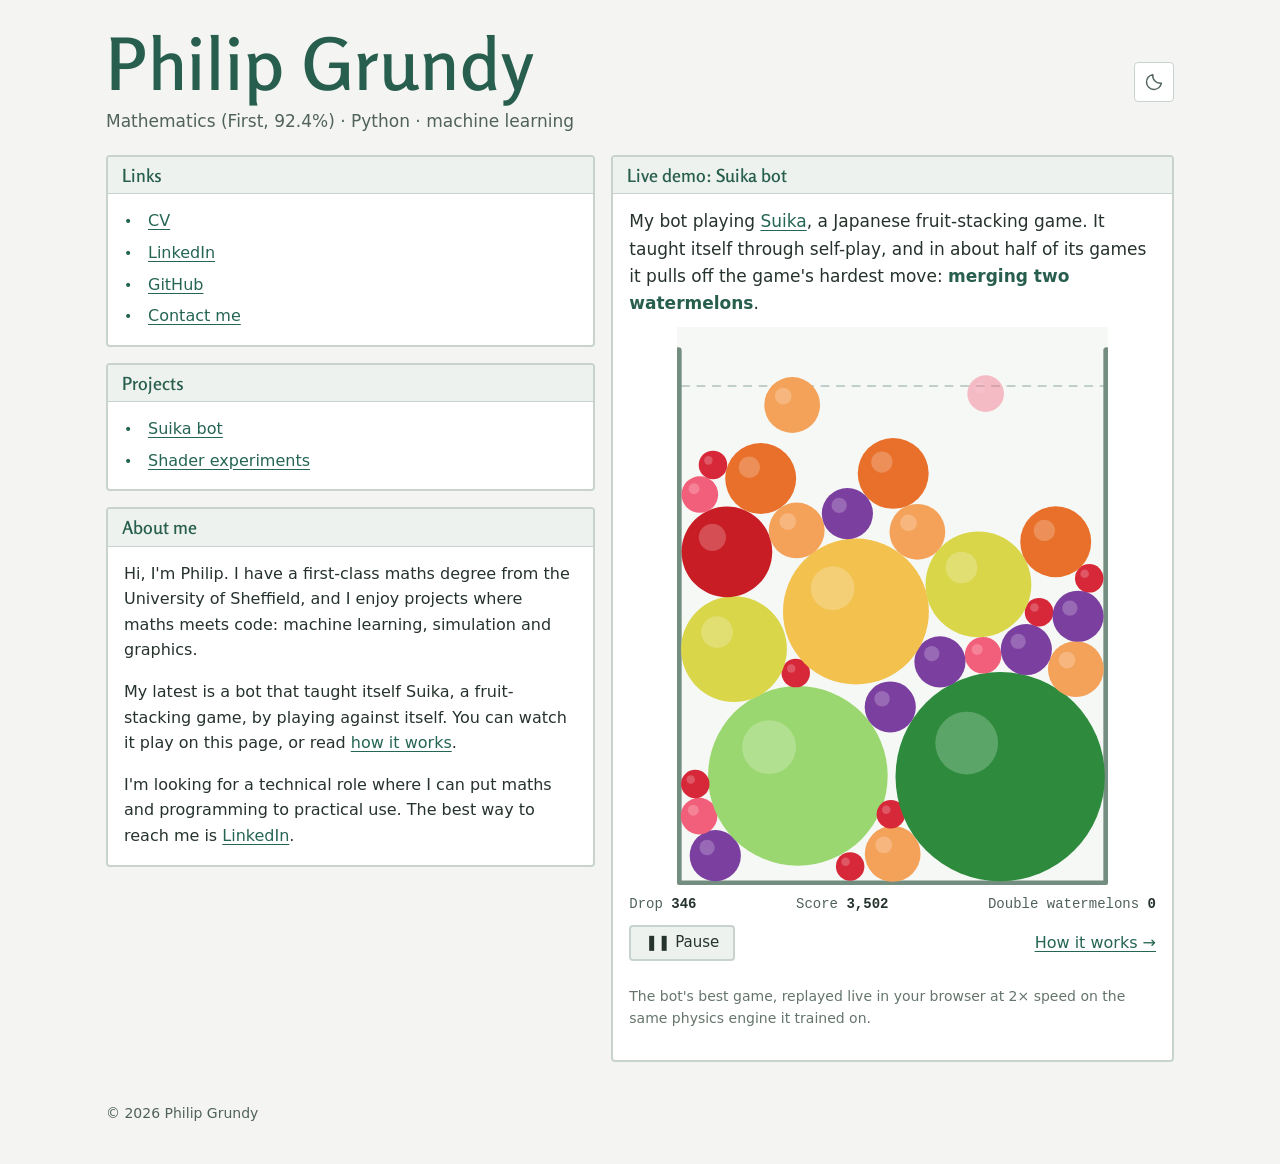
==== index.html @ d89ec6c3 "Philip Grundy's portfolio site Home page with a live replay of the Suika bot, the Suika write-up wit" ====
<!doctype html>
<html lang="en">
<head>
<meta charset="utf-8">
<meta name="viewport" content="width=device-width, initial-scale=1">
<title>Philip Grundy</title>
<meta name="description" content="Philip Grundy's portfolio: data science and machine learning projects, including a self-play bot for Suika, the watermelon game, plus CV and contact links.">
<meta property="og:title" content="Philip Grundy">
<meta property="og:description" content="Data science and machine learning projects, including a self-play bot for Suika, the watermelon game.">
<meta property="og:type" content="website">
<meta name="theme-color" content="#f4f5f3" media="(prefers-color-scheme: light)">
<meta name="theme-color" content="#070b18" media="(prefers-color-scheme: dark)">
<link rel="icon" href="/assets/img/favicon.svg?v=2" type="image/svg+xml">
<script>try{var t=localStorage.getItem("theme");if(t==="dark"||t==="light")document.documentElement.dataset.theme=t}catch(e){}</script>
<link rel="stylesheet" href="/assets/css/site.css?v=8">
</head>
<body>
<a class="skip-link" href="#main">Skip to content</a>

<header class="site-header">
  <div class="wrap">
    <div>
      <h1 class="site-title"><a href="/">Philip Grundy</a></h1>
      <p class="tagline">Mathematics (First, 92.4%) · Python · machine learning</p>
    </div>
    <button class="theme-toggle" type="button" aria-label="Toggle colour theme" hidden><svg class="theme-icon-sun" viewBox="0 0 24 24" aria-hidden="true"><circle cx="12" cy="12" r="4"/><path d="M12 2v2m0 16v2M2 12h2m16 0h2M4.93 4.93l1.42 1.42m11.3 11.3 1.42 1.42M4.93 19.07l1.42-1.42m11.3-11.3 1.42-1.42"/></svg><svg class="theme-icon-moon" viewBox="0 0 24 24" aria-hidden="true"><path d="M20.9 13.4A9 9 0 0 1 10.6 3.1a9 9 0 1 0 10.3 10.3Z"/></svg></button>
  </div>
</header>

<main id="main">
  <div class="wrap home-grid">
   <div class="stack area-left">

    <section class="box" aria-labelledby="links-title">
      <h2 class="box-title" id="links-title">Links</h2>
      <div class="box-body">
        <ul class="link-list">
          <li style="--c:#f2c14e"><a href="/cv/PhilipGrundy_CV.pdf?v=2" target="_blank" rel="noopener">CV</a></li>
          <li style="--c:#2e8b3d"><a href="https://www.linkedin.com/in/philip-grundy-b4a55b2a1">LinkedIn</a></li>
          <li style="--c:#7b3fa0"><a href="https://github.com/philipgrundy">GitHub</a></li>
          <li style="--c:#f4a259"><details class="contact-details"><summary>Contact me</summary><p>The best way to reach me is via <a href="https://www.linkedin.com/in/philip-grundy-b4a55b2a1">LinkedIn</a>.</p></details></li>
        </ul>
      </div>
    </section>

    <section class="box" aria-labelledby="projects-title">
      <h2 class="box-title" id="projects-title">Projects</h2>
      <div class="box-body">
        <ul class="link-list">
          <li><a href="/projects/suika/">Suika bot</a></li>
          <li><a href="/projects/shaders/">Shader experiments</a></li>
        </ul>
      </div>
    </section>

    <section class="box" aria-labelledby="about-title">
      <h2 class="box-title" id="about-title">About me</h2>
      <div class="box-body">
        <p>Hi, I'm Philip. I have a first-class maths degree from the University of Sheffield, and I enjoy projects where maths meets code: machine learning, simulation and graphics.</p>
        <p>My latest is a bot that taught itself Suika, a fruit-stacking game, by playing against itself. You can watch it play on this page, or read <a href="/projects/suika/">how it works</a>.</p>
        <p>I'm looking for a technical role where I can put maths and programming to practical use. The best way to reach me is <a href="https://www.linkedin.com/in/philip-grundy-b4a55b2a1">LinkedIn</a>.</p>
      </div>
    </section>

   </div>

    <section class="box area-suika" aria-labelledby="suika-title">
      <h2 class="box-title" id="suika-title">Live demo: Suika bot</h2>
      <div class="box-body">
        <div class="suika-player" data-suika data-wasm="/assets/suika/engine.wasm" data-game="/assets/suika/best-game.json" data-start="345" data-speed="2">
          <p class="headline">My bot playing <a href="https://playsuikagame.com/">Suika</a>, a Japanese fruit-stacking game. It taught itself through self-play, and in about half of its games it pulls off the game's hardest move: <strong>merging two watermelons</strong>.</p>
          <div class="suika-stage">
            <canvas width="556" height="720" role="img" aria-label="The Suika bot playing its best game: fruit drop into a box and merge into bigger fruit."></canvas>
            <div class="suika-flash" aria-hidden="true">Double watermelon!</div>
          </div>
          <div class="suika-hud">
            <span>Drop <strong data-drop>0</strong></span>
            <span>Score <strong data-score>0</strong></span>
            <span>Double watermelons <strong data-clears>0</strong></span>
          </div>
          <div class="suika-controls">
            <button class="btn" type="button" data-toggle>❚❚ Pause</button>
            <a href="/projects/suika/">How it works →</a>
          </div>
          <p class="muted" data-status></p>
          <p class="muted">The bot's best game, replayed live in your browser at 2× speed on the same physics engine it trained on.</p>
        </div>
      </div>
    </section>

  </div>
</main>

<footer class="site-footer">
  <div class="wrap">
    <p>© <span data-year>2026</span> Philip Grundy</p>
  </div>
</footer>

<script src="/assets/js/site.js?v=3" defer></script>
<script src="/assets/js/suika-mini.js?v=2" defer></script>
</body>
</html>
---- assets/css/site.css ----
/* Philip Grundy: one layout, with light and dark colour palettes. */
@font-face {
  font-family: "Rosario";
  src: url("/assets/fonts/Rosario.woff2") format("woff2");
  font-style: normal;
  font-weight: 300 700;
  font-display: swap;
}
:root {
  color-scheme: light;
  --font-sans: system-ui, -apple-system, "Segoe UI", Roboto, "Helvetica Neue", Arial, sans-serif;
  --font-mono: ui-monospace, "Cascadia Mono", "SFMono-Regular", Menlo, Consolas, monospace;
  --font-display: "Rosario", var(--font-sans);
  --font-heading: "Rosario", var(--font-sans);
  --display-weight: 600;
  --border-w: 2px;
  --radius: 4px;
  --shadow: none;
  --title-shadow: none;
  --bullet: "•";
  --bullet-color: var(--link);
  --page-bg: #f4f5f3;
  --page-background: var(--page-bg);
  --card: #ffffff;
  --card-border: #c9d3ce;
  --strip: #edf2ee;
  --strip-ink: #285e4e;
  --ink: #26332c;
  --ink-2: #506259;
  --ink-3: #65756c;
  --link: #256554;
  --link-hover: #174a3d;
  --focus: #256554;
  --title: #285e4e;
  --ok: #256554;
  --wait: #87640c;
  --chip-bg: #edf2ee;
  --chip-border: #c9d3ce;
  --rule: #dce3de;
  --board-bg: #f6f8f5;
  --board-wall: #738e80;
  --board-line: rgba(40, 94, 78, .35);
  --series: #256554;
  --grid: #dce3de;
  --axis: #a4b6aa;
}
@media (prefers-color-scheme: dark) {
  :root:not([data-theme="light"]) {
    color-scheme: dark;
    --page-bg: #070b18;
    --page-background:
      radial-gradient(1px 1px at 23px 41px, #ffffff, transparent) 0 0 / 260px 260px,
      radial-gradient(1px 1px at 141px 97px, #cfd8ff, transparent) 0 0 / 260px 260px,
      radial-gradient(1.5px 1.5px at 201px 187px, #ffffff, transparent) 0 0 / 260px 260px,
      radial-gradient(1px 1px at 87px 213px, #9fb4ff, transparent) 0 0 / 260px 260px,
      radial-gradient(1px 1px at 61px 129px, #ffffff, transparent) 0 0 / 410px 410px,
      radial-gradient(1.5px 1.5px at 307px 61px, #e8ecff, transparent) 0 0 / 410px 410px,
      radial-gradient(1px 1px at 353px 331px, #ffffff, transparent) 0 0 / 410px 410px,
      #070b18;
    --card: #0e1530;
    --card-border: #2c3c70;
    --border-w: 2px;
    --radius: 4px;
    --shadow: 0 0 0 1px rgba(111, 240, 220, .05), 0 0 24px rgba(60, 90, 200, .14);
    --strip: #121c40;
    --strip-ink: #6ff0dc;
    --strip-rule: 1px solid #2c3c70;
    --ink: #d7dff7;
    --ink-2: #aab6dc;
    --ink-3: #8f9bc6;
    --link: #8fb8ff;
    --link-hover: #c4d8ff;
    --focus: #6ff0dc;
    --title: #6ff0dc;
    --title-shadow: 0 0 14px rgba(111, 240, 220, .45);
    --bullet-color: #6ff0dc;
    --ok: #7ee787;
    --wait: #f2c14e;
    --chip-bg: #121c40;
    --chip-border: #2c3c70;
    --rule: #1f2a52;
    --board-bg: #0a1026;
    --board-wall: #3a4f8a;
    --board-line: rgba(242, 95, 122, .55);
    --series: #22a896;
    --grid: #1c274f;
    --axis: #33437a;
  }
}
:root[data-theme="dark"] {
  color-scheme: dark;
  --page-bg: #070b18;
    --page-background:
    radial-gradient(1px 1px at 23px 41px, #ffffff, transparent) 0 0 / 260px 260px,
    radial-gradient(1px 1px at 141px 97px, #cfd8ff, transparent) 0 0 / 260px 260px,
    radial-gradient(1.5px 1.5px at 201px 187px, #ffffff, transparent) 0 0 / 260px 260px,
    radial-gradient(1px 1px at 87px 213px, #9fb4ff, transparent) 0 0 / 260px 260px,
    radial-gradient(1px 1px at 61px 129px, #ffffff, transparent) 0 0 / 410px 410px,
    radial-gradient(1.5px 1.5px at 307px 61px, #e8ecff, transparent) 0 0 / 410px 410px,
    radial-gradient(1px 1px at 353px 331px, #ffffff, transparent) 0 0 / 410px 410px,
    #070b18;
  --card: #0e1530;
  --card-border: #2c3c70;
  --border-w: 2px;
  --radius: 4px;
  --shadow: 0 0 0 1px rgba(111, 240, 220, .05), 0 0 24px rgba(60, 90, 200, .14);
  --strip: #121c40;
  --strip-ink: #6ff0dc;
  --strip-rule: 1px solid #2c3c70;
  --ink: #d7dff7;
  --ink-2: #aab6dc;
  --ink-3: #8f9bc6;
  --link: #8fb8ff;
  --link-hover: #c4d8ff;
  --focus: #6ff0dc;
  --title: #6ff0dc;
  --title-shadow: 0 0 14px rgba(111, 240, 220, .45);
  --bullet-color: #6ff0dc;
  --ok: #7ee787;
  --wait: #f2c14e;
  --chip-bg: #121c40;
  --chip-border: #2c3c70;
  --rule: #1f2a52;
  --board-bg: #0a1026;
  --board-wall: #3a4f8a;
  --board-line: rgba(242, 95, 122, .55);
  --series: #22a896;
  --grid: #1c274f;
  --axis: #33437a;
}

/* ---------- base ---------- */
*, *::before, *::after { box-sizing: border-box; }
html { -webkit-text-size-adjust: 100%; }
body {
  margin: 0;
  background: var(--page-background);
  color: var(--ink);
  font: 16px/1.6 var(--font-sans);
  overflow-wrap: break-word;
}
img, svg, canvas { display: block; max-width: 100%; }
a { color: var(--link); text-underline-offset: 3px; text-decoration-thickness: 1px; }
a:hover { color: var(--link-hover); text-decoration-thickness: 2px; }
:focus-visible { outline: 3px solid var(--focus); outline-offset: 2px; border-radius: 4px; }
code { font-family: var(--font-mono); font-size: .9em; }
.sr-only {
  position: absolute; width: 1px; height: 1px; padding: 0; margin: -1px;
  overflow: hidden; clip: rect(0 0 0 0); white-space: nowrap; border: 0;
}
.skip-link { position: absolute; left: 16px; top: -48px; z-index: 10; background: var(--card); padding: 8px 12px; border: var(--border-w) solid var(--card-border); border-radius: 8px; }
.skip-link:focus { top: 12px; }

.wrap { max-width: 1100px; margin: 0 auto; padding: 0 16px; }

/* ---------- header ---------- */
.site-header { padding: 28px 0 20px; }
.site-header .wrap { display: flex; align-items: center; justify-content: space-between; gap: 16px; }
.site-title {
  margin: 0;
  font-family: var(--font-display);
  font-weight: var(--display-weight);
  font-size: clamp(40px, 8vw, 72px);
  line-height: 1;
  letter-spacing: .01em;
  color: var(--title);
  text-shadow: var(--title-shadow);
}
.site-title a { color: inherit; text-decoration: none; }
.tagline { margin: 8px 0 0; color: var(--ink-2); font-size: 17px; }
.site-title--small { font-size: clamp(28px, 5vw, 40px); }
.theme-toggle {
  display: inline-grid; place-items: center; flex: none;
  width: 40px; height: 40px; padding: 0;
  border: 1px solid var(--card-border); border-radius: var(--radius);
  background: var(--card); color: var(--ink-2); cursor: pointer;
}
.theme-toggle[hidden] { display: none; }
.theme-toggle:hover { color: var(--link); background: var(--strip); }
.theme-toggle svg { width: 20px; height: 20px; fill: none; stroke: currentColor; stroke-width: 1.7; stroke-linecap: round; stroke-linejoin: round; }
.theme-toggle .theme-icon-sun { display: none; }
.theme-toggle[data-target-theme="light"] .theme-icon-sun { display: block; }
.theme-toggle[data-target-theme="light"] .theme-icon-moon { display: none; }

/* ---------- boxes (the "windows" everything lives in) ---------- */
.box {
  background: var(--card);
  border: var(--border-w) solid var(--card-border);
  border-radius: var(--radius);
  box-shadow: var(--shadow);
  overflow: hidden;
  min-width: 0;
}
.box-title {
  margin: 0;
  padding: 6px 14px;
  background: var(--strip);
  color: var(--strip-ink);
  border-bottom: 1px solid var(--card-border);
  font-family: var(--font-display);
  font-weight: var(--display-weight);
  font-size: 18px;
  line-height: 1.35;
}
.box-body { padding: 14px 16px 16px; }
.box--narrow { max-width: 860px; }
.box--narrow > .box-body { padding: 20px 24px 28px; }
@media (max-width: 480px) { .box--narrow > .box-body { padding: 14px 16px 20px; } }
.box-body > :first-child { margin-top: 0; }
.box-body > :last-child { margin-bottom: 0; }
.muted { color: var(--ink-3); font-size: 14px; }
.muted:empty { display: none; }

/* ---------- home grid ---------- */
.home-grid {
  display: grid;
  gap: 16px;
  align-items: start;
  grid-template-columns: minmax(0, 1fr);
  grid-template-areas: "left" "suika";
}
.area-left { grid-area: left; }
.area-suika { grid-area: suika; }
@media (min-width: 760px) {
  .home-grid {
    grid-template-columns: minmax(0, 1fr) minmax(0, 1.15fr);
    grid-template-areas: "left suika";
  }
}
.stack { display: grid; gap: 16px; align-content: start; min-width: 0; }

/* links list with bullet points */
.link-list { list-style: none; margin: 0; padding: 0; display: grid; gap: 6px; }
.link-list li { display: flex; gap: 10px; align-items: baseline; }
.link-list li::before { content: var(--bullet); color: var(--bullet-color, var(--c)); font-size: 14px; width: 1em; flex: none; }
.link-list .note { color: var(--ink-3); font-size: 14px; }
.contact-details { min-width: 0; }
.contact-details summary { list-style: none; text-decoration: underline; text-underline-offset: 3px; }
.contact-details summary::-webkit-details-marker { display: none; }
.contact-details p { margin: 8px 0 0; color: var(--ink-2); font-size: 14px; line-height: 1.5; }

/* ---------- Suika player ---------- */
.suika-player { display: grid; gap: 10px; }
/* Cap the board's height so the score and buttons stay on screen; width follows the aspect ratio. */
.suika-stage { position: relative; width: 100%; max-width: calc(min(560px, 62vh) * 556 / 720); margin: 0 auto; }
.suika-stage canvas { width: 100%; height: auto; aspect-ratio: 556 / 720; border-radius: calc(var(--radius) / 2); background: var(--board-bg); }
.suika-flash {
  position: absolute; left: 50%; top: 14%; transform: translateX(-50%);
  padding: 4px 12px; border-radius: 999px;
  background: var(--strip); color: var(--strip-ink);
  font: var(--display-weight) 15px/1.4 var(--font-display);
  white-space: nowrap; pointer-events: none;
  opacity: 0; transition: opacity .25s;
}
.suika-flash.show { opacity: 1; }
.suika-hud { display: flex; flex-wrap: wrap; justify-content: space-between; gap: 4px 12px; font: 14px/1.4 var(--font-mono); color: var(--ink-2); }
.suika-hud strong { color: var(--ink); font-weight: 600; }
.suika-controls { display: flex; flex-wrap: wrap; gap: 8px; align-items: center; justify-content: space-between; }
.btn {
  display: inline-flex; align-items: center; gap: 6px;
  min-height: 36px; padding: 4px 14px;
  background: var(--chip-bg); color: var(--ink);
  border: 2px solid var(--card-border); border-radius: var(--radius);
  font: 500 15px/1 var(--font-sans); cursor: pointer; text-decoration: none;
}
.btn:hover { border-color: var(--link); color: var(--link-hover); text-decoration: none; }
.headline { font-size: 17px; margin: 0; }
.headline strong { color: var(--title); }

/* ---------- page sections ---------- */
main { padding-bottom: 32px; }
.page-intro { margin: 0 0 16px; color: var(--ink-2); max-width: 64ch; }
.section-gap { display: grid; gap: 16px; }

/* project cards */
.project-grid { display: grid; gap: 16px; align-items: start; grid-template-columns: repeat(auto-fill, minmax(min(100%, 320px), 1fr)); }
.project-card .box-body { display: grid; gap: 12px; }
.project-card .thumb { background: var(--board-bg); border-radius: calc(var(--radius) / 2); padding: 12px; }
.project-card .thumb svg { margin: 0 auto; max-height: 220px; width: auto; }
.tags { display: flex; flex-wrap: wrap; gap: 6px; list-style: none; margin: 0; padding: 0; }
.tags li { padding: 2px 10px; border-radius: 999px; background: var(--chip-bg); border: 1px solid var(--chip-border); font-size: 13px; color: var(--ink-2); }
.card-links { display: flex; flex-wrap: wrap; gap: 8px 16px; align-items: baseline; }

/* live shader gallery */
.breadcrumb { color: var(--ink-3); font-size: 14px; margin: 0 0 12px; }
.shader-grid { display: grid; gap: 20px; grid-template-columns: repeat(2, minmax(0, 1fr)); align-items: start; }
.shader-card .box-body { display: grid; gap: 14px; }
.shader-card .box-body > * { margin: 0; }
.shader-card canvas { width: 100%; height: auto; aspect-ratio: 1; background: #090911; border-radius: calc(var(--radius) / 2); touch-action: pan-y; }
.shader-card .shader-cells { touch-action: none; }
.shader-controls { display: flex; flex-wrap: wrap; align-items: center; gap: 8px; }
.shader-controls a { margin-left: auto; font-size: 14px; }
.shader-controls button:disabled { opacity: .5; cursor: wait; }
.shader-status:not(:empty) { margin: -4px 0 0; }
.shader-card details { border-top: 1px solid var(--rule); padding-top: 10px; min-width: 0; }
.shader-source h3 { font: 600 15px/1.4 var(--font-sans); margin: 16px 0 8px; }
.shader-source pre { max-height: 360px; overflow: auto; padding: 12px; margin: 0; border: 1px solid var(--chip-border); border-radius: 4px; background: var(--chip-bg); }
.shader-source code { font-size: 12px; line-height: 1.55; overflow-wrap: normal; }
@media (max-width: 700px) { .shader-grid { grid-template-columns: minmax(0, 1fr); } }

/* long-form writing (project write-ups, CV) */
.prose { max-width: 70ch; }
.prose h2 { font: 600 24px/1.3 var(--font-heading); color: var(--title); margin: 36px 0 8px; }
.prose h3 { font: 600 18px/1.35 var(--font-heading); margin: 24px 0 6px; }
.prose p, .prose ul, .prose ol { margin: 0 0 14px; }
.prose li { margin: 4px 0; }
.lede { font-size: 19px; color: var(--ink-2); }
.article-title { font-family: var(--font-display); font-weight: var(--display-weight); color: var(--title); text-shadow: var(--title-shadow); font-size: clamp(28px, 5vw, 44px); line-height: 1.15; margin: 0 0 12px; }

.facts { display: grid; gap: 12px; grid-template-columns: repeat(auto-fit, minmax(min(100%, 160px), 1fr)); margin: 20px 0; }
.fact { background: var(--chip-bg); border: 1px solid var(--chip-border); border-radius: calc(var(--radius) / 2); padding: 12px 14px; }
.fact .num { display: block; font: 600 30px/1.1 var(--font-sans); color: var(--ink); }
.fact .lbl { display: block; font-size: 14px; color: var(--ink-2); margin-top: 4px; }

.callout { border-left: 4px solid var(--card-border); padding: 4px 0 4px 14px; margin: 0 0 14px; color: var(--ink-2); }

table { border-collapse: collapse; width: 100%; font-size: 15px; }
th, td { text-align: left; padding: 8px 10px; border-bottom: 1px solid var(--rule); vertical-align: top; }
th { color: var(--ink-2); font-weight: 600; font-size: 14px; }
td.num, th.num { text-align: right; font-variant-numeric: tabular-nums; white-space: nowrap; }
.table-scroll { overflow-x: auto; }
details summary { cursor: pointer; color: var(--link); }

figure { margin: 20px 0; }
figcaption { color: var(--ink-3); font-size: 14px; margin-top: 8px; }

/* chart */
.chart-figure { max-width: 760px; }
.chart-title { font-weight: 600; margin: 0; }
.chart-sub { color: var(--ink-2); font-size: 14px; margin: 2px 0 8px; }
.chart { position: relative; }
.chart svg { width: 100%; height: auto; overflow: visible; }
.chart .grid line { stroke: var(--grid); stroke-width: 1; }
.chart .axis-line { stroke: var(--axis); stroke-width: 1; }
.chart text { fill: var(--ink-3); font: 12px var(--font-sans); }
.chart .annot { fill: var(--ink-2); }
.chart .band { fill: var(--series); fill-opacity: .12; }
.chart .line { fill: none; stroke: var(--series); stroke-width: 2; stroke-linejoin: round; stroke-linecap: round; }
.chart .dot { fill: var(--series); stroke: var(--card); stroke-width: 2; }
.chart .marker { stroke: var(--ink-3); stroke-width: 1; }
.chart .cross { stroke: var(--axis); stroke-width: 1; }
.chart .end-label { fill: var(--ink); font-weight: 600; }
.chart-tip {
  position: absolute; top: 4px; pointer-events: none; display: none;
  background: var(--card); color: var(--ink);
  border: 1px solid var(--chip-border); border-radius: 8px;
  padding: 6px 10px; font-size: 13px; line-height: 1.45; white-space: nowrap;
  box-shadow: 0 2px 8px rgba(0, 0, 0, .12);
}
.chart-tip strong { font-size: 15px; }

/* project write-up bits */
.card-links { margin: 0 0 8px; }
.watch-player { max-width: 440px; margin: 0 0 8px; }
.prose ol { padding-left: 1.4em; }
.board-svg { width: 100%; height: auto; }
.board-svg .board-bg { fill: var(--board-bg); }
.board-svg .board-line { stroke: var(--board-line); stroke-width: 2; stroke-dasharray: 10 10; }
.board-svg .board-wall { fill: none; stroke: var(--board-wall); stroke-width: 8; stroke-linecap: round; stroke-linejoin: round; }

/* how-it-works diagram: wide on desktop, stacked on phones */
.diagram { max-width: 760px; }
.diagram svg { width: 100%; height: auto; }
.diagram-tall { display: none; max-width: 360px; }
@media (max-width: 599px) { .diagram-wide { display: none; } .diagram-tall { display: block; } }
.diagram .node { fill: var(--chip-bg); stroke: var(--card-border); stroke-width: 2; }
.diagram .node-title { fill: var(--ink); font: 600 15px var(--font-sans); }
.diagram .node-text { fill: var(--ink-2); font: 13px var(--font-sans); }
.diagram .arrow { stroke: var(--ink-3); stroke-width: 2; fill: none; }
.diagram .arrow-head { fill: var(--ink-3); }
.diagram .loop-label { fill: var(--ink-3); font: 13px var(--font-sans); }

/* CV */
.cv-head { display: flex; flex-wrap: wrap; justify-content: space-between; gap: 12px; align-items: flex-start; }
.cv-contact { list-style: none; margin: 0; padding: 0; display: flex; flex-wrap: wrap; gap: 4px 16px; color: var(--ink-2); }
.cv-item { margin: 0 0 18px; }
.cv-item h3 { margin: 0; }
.cv-meta { color: var(--ink-3); font-size: 14px; margin: 2px 0 6px; }
.skills { display: grid; grid-template-columns: max-content 1fr; gap: 6px 16px; margin: 0; }
.skills dt { font-weight: 600; }
.skills dd { margin: 0; color: var(--ink-2); }
.todo { background: rgba(242, 193, 78, .22); outline: 1px dashed var(--wait); border-radius: 3px; padding: 0 3px; }

/* ---------- footer ---------- */
.site-footer { padding: 8px 0 40px; color: var(--ink-2); font-size: 14px; }
.site-footer .wrap { display: flex; flex-wrap: wrap; gap: 12px 24px; align-items: center; justify-content: space-between; }
.site-footer p { margin: 0; }

/* ---------- motion ---------- */
@media (prefers-reduced-motion: reduce) {
  * { transition: none !important; animation: none !important; }
}

/* ---------- print (the CV mostly) ---------- */
@media print {
  :root { color-scheme: light; }
  body { background: #fff; color: #000; font-size: 11pt; }
  .theme-toggle, .site-footer, .no-print, .skip-link { display: none !important; }
  .box { border: 0; box-shadow: none; background: #fff; }
  .box-title { background: none; color: #000; padding: 0; font-family: var(--font-sans); }
  .box-title::before { content: ""; }
  .box-body { padding: 0; }
  .site-title { color: #000; text-shadow: none; font-family: var(--font-sans); font-size: 26pt; }
  a { color: #000; text-decoration: none; }
  .todo { background: none; outline: none; }
  .prose h2 { color: #000; font-family: var(--font-sans); font-size: 14pt; margin-top: 16pt; }
  @page { margin: 16mm; }
}
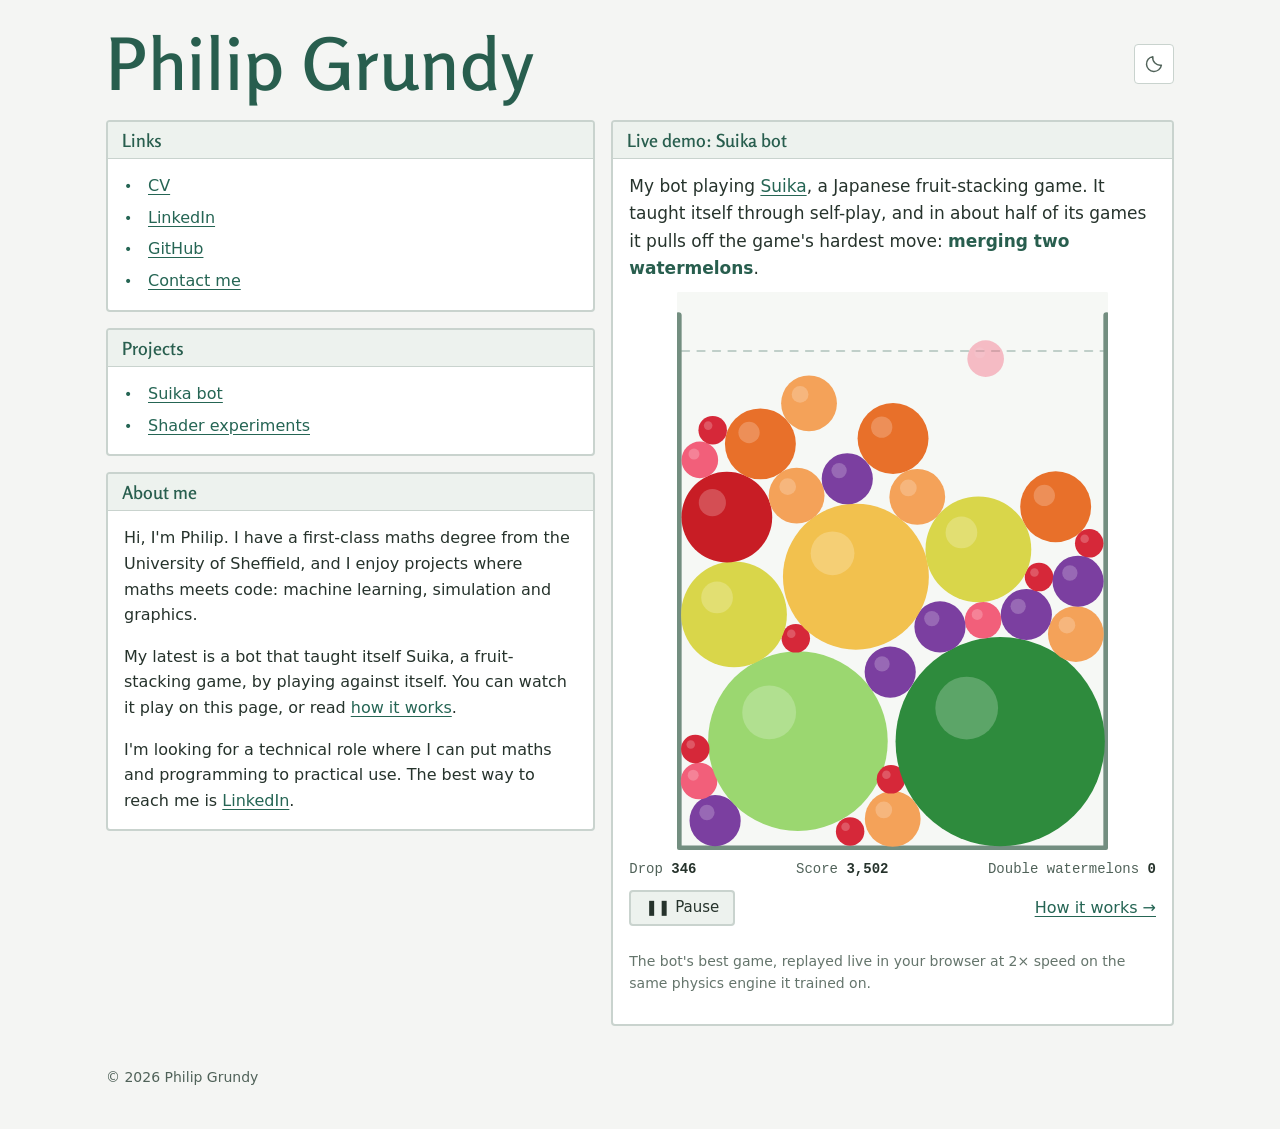
==== commit 70621ebc: "Remove link-preview description and tagline from the home page Co-Authored-By: Claude Opus 5.5 <nore" ====
--- a/index.html
+++ b/index.html
@@ -4,9 +4,7 @@
 <meta charset="utf-8">
 <meta name="viewport" content="width=device-width, initial-scale=1">
 <title>Philip Grundy</title>
-<meta name="description" content="Philip Grundy's portfolio: data science and machine learning projects, including a self-play bot for Suika, the watermelon game, plus CV and contact links.">
 <meta property="og:title" content="Philip Grundy">
-<meta property="og:description" content="Data science and machine learning projects, including a self-play bot for Suika, the watermelon game.">
 <meta property="og:type" content="website">
 <meta name="theme-color" content="#f4f5f3" media="(prefers-color-scheme: light)">
 <meta name="theme-color" content="#070b18" media="(prefers-color-scheme: dark)">
@@ -21,7 +19,6 @@
   <div class="wrap">
     <div>
       <h1 class="site-title"><a href="/">Philip Grundy</a></h1>
-      <p class="tagline">Mathematics (First, 92.4%) · Python · machine learning</p>
     </div>
     <button class="theme-toggle" type="button" aria-label="Toggle colour theme" hidden><svg class="theme-icon-sun" viewBox="0 0 24 24" aria-hidden="true"><circle cx="12" cy="12" r="4"/><path d="M12 2v2m0 16v2M2 12h2m16 0h2M4.93 4.93l1.42 1.42m11.3 11.3 1.42 1.42M4.93 19.07l1.42-1.42m11.3-11.3 1.42-1.42"/></svg><svg class="theme-icon-moon" viewBox="0 0 24 24" aria-hidden="true"><path d="M20.9 13.4A9 9 0 0 1 10.6 3.1a9 9 0 1 0 10.3 10.3Z"/></svg></button>
   </div>
--- a/assets/css/site.css
+++ b/assets/css/site.css
@@ -167,7 +167,6 @@
   text-shadow: var(--title-shadow);
 }
 .site-title a { color: inherit; text-decoration: none; }
-.tagline { margin: 8px 0 0; color: var(--ink-2); font-size: 17px; }
 .site-title--small { font-size: clamp(28px, 5vw, 40px); }
 .theme-toggle {
   display: inline-grid; place-items: center; flex: none;
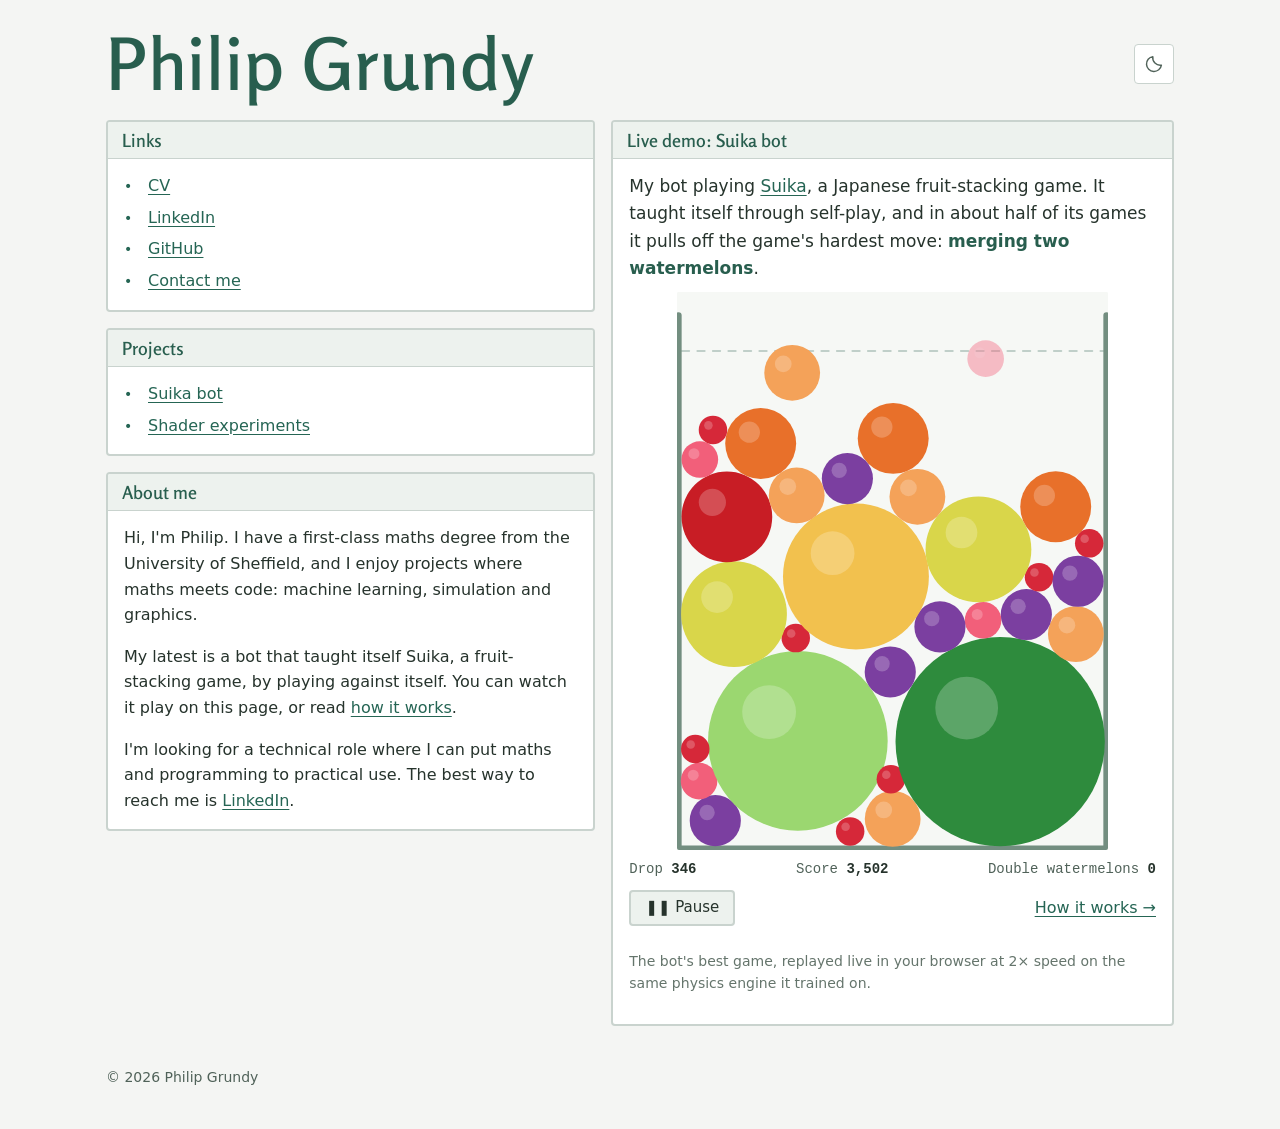
==== commit 4430a196: "Render shader previews at half resolution Each preview now draws at half its displayed width and hei" ====
--- a/index.html
+++ b/index.html
@@ -10,7 +10,7 @@
 <meta name="theme-color" content="#070b18" media="(prefers-color-scheme: dark)">
 <link rel="icon" href="/assets/img/favicon.svg?v=2" type="image/svg+xml">
 <script>try{var t=localStorage.getItem("theme");if(t==="dark"||t==="light")document.documentElement.dataset.theme=t}catch(e){}</script>
-<link rel="stylesheet" href="/assets/css/site.css?v=8">
+<link rel="stylesheet" href="/assets/css/site.css?v=9">
 </head>
 <body>
 <a class="skip-link" href="#main">Skip to content</a>
--- a/assets/css/site.css
+++ b/assets/css/site.css
@@ -286,7 +286,7 @@
 .shader-card .box-body { display: grid; gap: 14px; }
 .shader-card .box-body > * { margin: 0; }
 .shader-card canvas { width: 100%; height: auto; aspect-ratio: 1; background: #090911; border-radius: calc(var(--radius) / 2); touch-action: pan-y; }
-.shader-card .shader-cells { touch-action: none; }
+.shader-card .shader-cells { touch-action: none; image-rendering: pixelated; }
 .shader-controls { display: flex; flex-wrap: wrap; align-items: center; gap: 8px; }
 .shader-controls a { margin-left: auto; font-size: 14px; }
 .shader-controls button:disabled { opacity: .5; cursor: wait; }
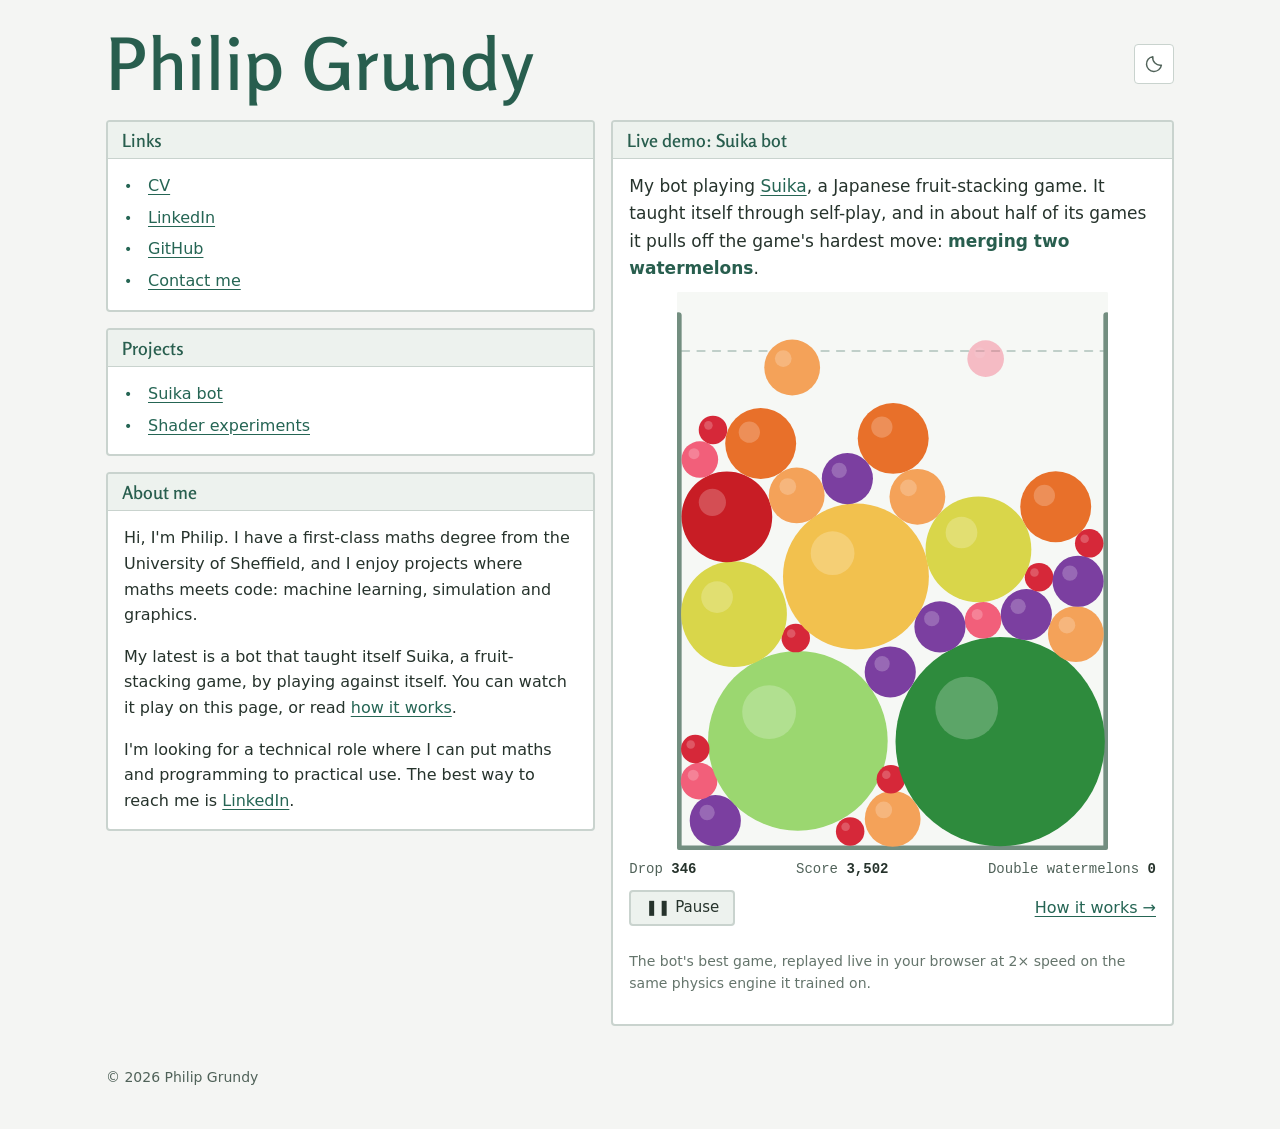
==== commit 3fe8332b: "Update CV PDF Co-Authored-By: Claude Opus 5.5 <noreply@anthropic.com>" ====
--- a/index.html
+++ b/index.html
@@ -32,24 +32,24 @@
       <h2 class="box-title" id="links-title">Links</h2>
       <div class="box-body">
         <ul class="link-list">
-          <li style="--c:#f2c14e"><a href="/cv/PhilipGrundy_CV.pdf?v=2" target="_blank" rel="noopener">CV</a></li>
+          <li style="--c:#f2c14e"><a href="/cv/PhilipGrundy_CV.pdf?v=3" target="_blank" rel="noopener">CV</a></li>
           <li style="--c:#2e8b3d"><a href="https://www.linkedin.com/in/philip-grundy-b4a55b2a1">LinkedIn</a></li>
           <li style="--c:#7b3fa0"><a href="https://github.com/philipgrundy">GitHub</a></li>
           <li style="--c:#f4a259"><details class="contact-details"><summary>Contact me</summary><p>The best way to reach me is via <a href="https://www.linkedin.com/in/philip-grundy-b4a55b2a1">LinkedIn</a>.</p></details></li>
         </ul>
       </div>
-    </section>
-
-    <section class="box" aria-labelledby="projects-title">
-      <h2 class="box-title" id="projects-title">Projects</h2>
-      <div class="box-body">
-        <ul class="link-list">
-          <li><a href="/projects/suika/">Suika bot</a></li>
-          <li><a href="/projects/shaders/">Shader experiments</a></li>
-        </ul>
-      </div>
-    </section>
-
+    </section>
+
+    <section class="box" aria-labelledby="projects-title">
+      <h2 class="box-title" id="projects-title">Projects</h2>
+      <div class="box-body">
+        <ul class="link-list">
+          <li><a href="/projects/suika/">Suika bot</a></li>
+          <li><a href="/projects/shaders/">Shader experiments</a></li>
+        </ul>
+      </div>
+    </section>
+
     <section class="box" aria-labelledby="about-title">
       <h2 class="box-title" id="about-title">About me</h2>
       <div class="box-body">
